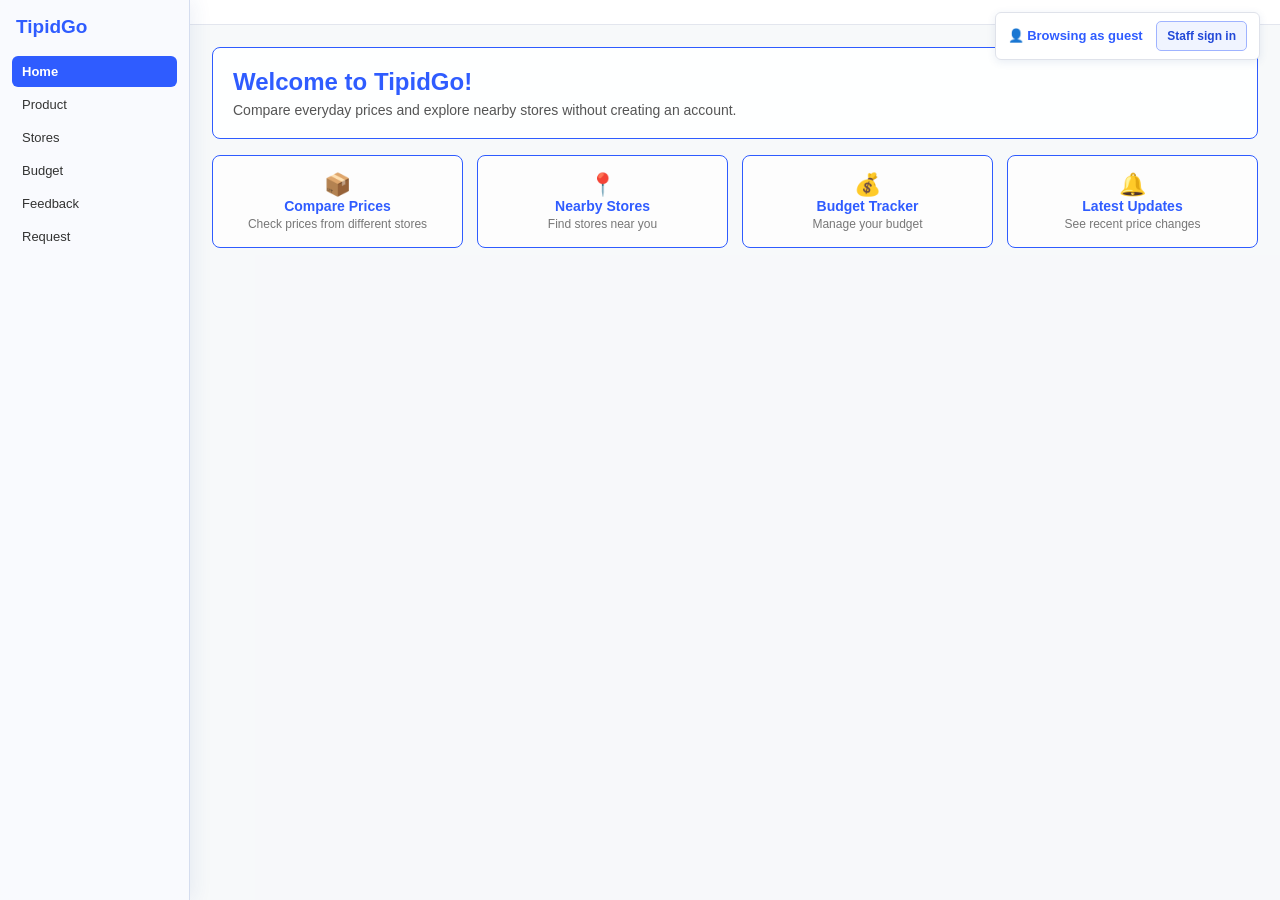
==== HTML/index.html @ 330c49b2 "Add files via upload" ====
<!DOCTYPE html>
<html lang="en">
<head>
<meta charset="UTF-8">
<meta name="viewport" content="width=device-width, initial-scale=1">
<title>TipidGo | Compare and Save</title>
<link rel="stylesheet" href="style.css">
<link rel="stylesheet" href="https://unpkg.com/leaflet@1.9.4/dist/leaflet.css">
</head>
<body>
<div id="accountBadge" class="user account-badge">
  👤 <span id="accountName">Browsing as guest</span>
  <button id="ownerLoginButton" class="owner-login-trigger" type="button" onclick="showOwnerLogin()">Staff sign in</button>
  <a id="accountLogout" style="display:none;margin-left:10px;cursor:pointer;color:var(--brand);" onclick="logout()">Logout</a>
</div>

<!-- ============================================================
     SCREEN: LOGIN (shown first - gates the rest of the app)
============================================================ -->
<div id="login" class="screen">
  <div class="auth-card">
    <div class="brand" style="margin-bottom:4px;">TipidGo</div>
    <p style="color:#777;font-size:13px;margin-top:0;margin-bottom:18px;">Compare Prices - Save More</p>

    <!-- LOG IN FORM -->
    <div id="loginForm">
      <h3 style="margin:0 0 6px 0;">Staff Sign In</h3>
      <p class="auth-intro">For store owners, moderators, and administrators.</p>
      <div id="ownerRegistrationNotice" class="auth-notice" role="status" style="display:none;"></div>
      <input id="loginEmail" class="search" style="width:100%;margin-bottom:8px;" type="email" placeholder="Email">
      <input id="loginPassword" class="search" style="width:100%;margin-bottom:8px;" type="password" placeholder="Password">
      <div id="loginError" style="color:#d33;font-size:12px;margin-bottom:8px;"></div>
      <button class="btn" style="width:100%;" onclick="login()">Sign In</button>
      <div class="auth-login-options">
        <div class="auth-owner-signup">
          <p>New store owner?</p>
          <button type="button" onclick="showOwnerSignup()">Apply for a store-owner account <span aria-hidden="true">→</span></button>
        </div>
        <p class="auth-guest-option">Just browsing? <button type="button" class="auth-switch-link" onclick="showGuestHome()">Continue as guest</button></p>
      </div>
    </div>
    <div id="ownerRegisterForm" style="display:none;">
      <h3 style="margin:0 0 6px 0;">Create a store-owner account</h3>
      <p class="auth-intro">Register to sign in as a store owner.</p>
      <form class="auth-form" onsubmit="event.preventDefault(); registerStoreOwner();">
        <div class="auth-field">
          <label for="ownerName">Full name</label>
          <input id="ownerName" class="search" type="text" autocomplete="name" placeholder="Your full name" required>
        </div>
        <div class="auth-field">
          <label for="ownerStoreName">Store name</label>
          <input id="ownerStoreName" class="search" type="text" autocomplete="organization" placeholder="Your store's registered name" required>
        </div>
        <div class="auth-field">
          <label for="ownerStoreLocation">Store location</label>
          <div style="display:flex;gap:8px;align-items:center;">
            <input id="ownerStoreLocation" class="search" type="text" autocomplete="street-address" placeholder="Full address or current location" required style="flex:1;">
            <button type="button" id="detectLocationButton" class="btn" onclick="detectCurrentLocation('ownerStoreLocation')">Use my location</button>
          </div>
          <small id="locationStatus" style="display:block;color:#5b6b7d;margin-top:6px;">Use your current location or enter your store's full address.</small>
        </div>
        <div class="auth-field">
          <label for="ownerStorePhoto">Photo of your store <span aria-hidden="true">*</span></label>
          <input id="ownerStorePhoto" class="search" type="file" accept="image/jpeg,image/png,image/webp" capture="environment" required>
          <small>Take a clear photo showing your store and its signage. JPEG, PNG, or WebP; max 5 MB. Staff will use it to verify your application.</small>
        </div>
        <div class="auth-field">
          <label for="ownerEmail">Email address</label>
          <input id="ownerEmail" class="search" type="email" autocomplete="email" placeholder="you@example.com" required>
        </div>
        <div class="auth-field">
          <label for="ownerPassword">Password</label>
          <input id="ownerPassword" class="search" type="password" autocomplete="new-password" minlength="8" pattern="(?=.*[^A-Za-z0-9]).{8,}" title="Use at least 8 characters and include 1 special character." placeholder="At least 8 characters + 1 special" required>
        </div>
        <div class="auth-field">
          <label for="ownerPasswordConfirm">Confirm password</label>
          <input id="ownerPasswordConfirm" class="search" type="password" autocomplete="new-password" minlength="8" pattern="(?=.*[^A-Za-z0-9]).{8,}" title="Use at least 8 characters and include 1 special character." placeholder="Enter your password again" required>
        </div>
        <div id="ownerRegisterError" class="auth-error" role="alert" aria-live="polite"></div>
        <button id="ownerRegisterSubmit" class="btn auth-submit" type="submit">Create owner account</button>
      </form>
      <p class="auth-switch">Already registered? <button type="button" class="auth-switch-link" onclick="showOwnerLogin()">Sign in</button></p>
    </div>
  </div>
</div>

<!-- SCREEN: HOME  -->
<div id="home" class="screen active">
  <div class="app">
    <div class="sidebar">
      <div class="brand">TipidGo</div>
      <a class="navitem active">Home</a>
      <a class="navitem">Product</a>
      <a class="navitem">Stores</a>
      <a class="navitem">Budget</a>
      <a class="navitem">Feedback</a>
      <a class="navitem">Request</a>
      <a class="navitem">Administrator</a>
      <a class="navitem">Moderator</a>
      <a class="navitem">Verification</a>
      <a class="navitem">Profile</a>
      <a class="navitem">Setting</a>
    </div>
    <div class="main">
      <div class="topbar">
        <div class="user">👤 user</div>
      </div>
      <div class="content">
        <div class="welcome-box">
          <h2>Welcome to TipidGo!</h2>
          <p>Compare everyday prices and explore nearby stores without creating an account.</p>
        </div>
        <div class="quickgrid">
          <button type="button" class="quickbox" onclick="showScreen('product')">
            <span class="icon">📦</span>
            <b>Compare Prices</b>
            <span>Check prices from different stores</span>
          </button>
          <button type="button" class="quickbox" onclick="showScreen('stores')">
            <span class="icon">📍</span>
            <b>Nearby Stores</b>
            <span>Find stores near you</span>
          </button>
          <button type="button" class="quickbox" onclick="showScreen('budget')">
            <span class="icon">💰</span>
            <b>Budget Tracker</b>
            <span>Manage your budget</span>
          </button>
          <button type="button" class="quickbox" onclick="showScreen('feedback')">
            <span class="icon">🔔</span>
            <b>Latest Updates</b>
            <span>See recent price changes</span>
          </button>
        </div>
      </div>
    </div>
  </div>
</div>


<!--Product list with search/filter -->
<div id="product" class="screen">
  <div class="app">
    <div class="sidebar">
      <div class="brand">TipidGo</div>
      <a class="navitem">Home</a>
      <a class="navitem active">Product</a>
      <a class="navitem">Stores</a>
      <a class="navitem">Budget</a>
      <a class="navitem">Feedback</a>
      <a class="navitem">Request</a>
      <a class="navitem">Administrator</a>
      <a class="navitem">Moderator</a>
      <a class="navitem">Verification</a>
      <a class="navitem">Profile</a>
      <a class="navitem">Setting</a>
      <a class="logout" onclick="logout()">Logout</a>
    </div>
    <div class="main">
      <div class="topbar">
        <div class="user">👤 user</div>
      </div>
      <div class="content">
        <!-- search product bar -->
        <input class="search" style="width:100%;margin-bottom:10px;" placeholder="Search Product">

        <!-- category filter pills (clickable - filters the grid below) -->
        <div style="display:flex;gap:8px;margin-bottom:14px;flex-wrap:wrap;">
          <button type="button" class="btn cat-btn active" onclick="filterCategory('all', this)">All</button>
          <button type="button" class="btn cat-btn" onclick="filterCategory('grains', this)">Grains</button>
          <button type="button" class="btn cat-btn" onclick="filterCategory('dairy', this)">Dairy & Eggs</button>
          <button type="button" class="btn cat-btn" onclick="filterCategory('cooking', this)">Cooking Essentials</button>
          <button type="button" class="btn cat-btn" onclick="filterCategory('hygiene', this)">Hygiene & Cleaning</button>
          <button type="button" class="btn cat-btn" onclick="filterCategory('canned', this)">Canned Goods</button>
        </div>

        <!-- product grid: filled in live by api.js from the MySQL database (api/products.php) -->
        <div id="productGrid" style="display:grid;grid-template-columns:repeat(3,1fr);gap:14px;">
          <div style="font-size:13px;color:#888;">Loading products...</div>
        </div>
      </div>
    </div>
  </div>
</div>


<!--  PRODUCT DETAIL Rice (1kg) price comparison table -->
<div id="productDetail" class="screen">
  <div class="app">
    <div class="sidebar">
      <div class="brand">TipidGo</div>
      <a class="navitem">Home</a>
      <a class="navitem active">Product</a>
      <a class="navitem">Stores</a>
      <a class="navitem">Budget</a>
      <a class="navitem">Feedback</a>
      <a class="navitem">Request</a>
      <a class="navitem">Administrator</a>
      <a class="navitem">Moderator</a>
      <a class="navitem">Verification</a>
      <a class="navitem">Profile</a>
      <a class="navitem">Setting</a>
      <a class="logout" onclick="logout()">Logout</a>
    </div>
    <div class="main">
      <div class="topbar">
        <input class="search" placeholder="Search">
        <div class="user">👤 user</div>
      </div>
      <div class="content">
        <div style="display:flex;gap:14px;margin-bottom:14px;">
          <img id="detailImage" src="" alt="" style="width:110px;height:110px;object-fit:contain;background:#e6e9f0;border-radius:6px;">
          <div>
            <div id="detailName" style="font-weight:bold;">Loading...</div>
            <div id="detailPrice"></div>
          </div>
        </div>
        <table>
          <tr>
            <th>STORE</th>
            <th>PRICE</th>
            <th>Last Update</th>
          </tr>
          <tbody id="detailPriceRows">
            <tr><td colspan="3">Loading...</td></tr>
          </tbody>
        </table>
        <div id="detailHistory" class="placeholder" style="margin-top:10px;padding:8px;font-size:13px;">Price history</div>
      </div>
    </div>
  </div>
</div>


<!--STORES- Nearby Store + Store list + radius-->
<div id="stores" class="screen">
  <div class="app">
    <div class="sidebar">
      <div class="brand">TipidGo</div>
      <a class="navitem">Home</a>
      <a class="navitem">Product</a>
      <a class="navitem active">Stores</a>
      <a class="navitem">Budget</a>
      <a class="navitem">Feedback</a>
      <a class="navitem">Request</a>
      <a class="navitem">Administrator</a>
      <a class="navitem">Moderator</a>
      <a class="navitem">Verification</a>
      <a class="navitem">Profile</a>
      <a class="navitem">Setting</a>
      <a class="logout" onclick="logout()">Logout</a>
    </div>
    <div class="main">
      <div class="topbar">
        <input class="search" placeholder="Search">
        <div class="user">👤 user</div>
      </div>
      <div class="content">
        <div style="font-weight:bold;margin-bottom:8px;">Nearby Store</div>
        <div class="store-map-layout">
          <div class="store-map-panel">
            <div id="storeMap" role="application" aria-label="Map of your location and nearby stores"></div>
            <div id="mapLocationStatus" class="map-location-status" role="status">Map centered on Cabanatuan City. Select “Use my location” to center it on your GPS position.</div>
          </div>
          <div class="store-list-panel" style="font-size:13px;">
            <div style="display:flex;justify-content:space-between;align-items:center;margin-bottom:6px;gap:8px;">
              <div style="font-weight:bold;">Store list</div>
              <button type="button" id="useMyLocationBtn" class="btn" onclick="detectCurrentLocation(null, true)" style="padding:6px 10px;font-size:12px;">Use my location</button>
            </div>
            <div id="storeList">Loading stores...</div>
          </div>
        </div>
        <div style="margin-top:14px;font-size:13px;display:flex;align-items:center;gap:10px;flex-wrap:wrap;">
          <span>Set Radius</span>
          <input id="storeRadius" type="range" min="1" max="25" value="5" aria-label="Nearby store search radius" oninput="updateStoreRadiusDisplay()" style="vertical-align:middle;">
          <output id="radiusValue" for="storeRadius" aria-live="polite">5km</output>
        </div>
      </div>
    </div>
  </div>
</div>


<!--BUDGET- Set Budget + Spending Overview -->
<div id="budget" class="screen">
  <div class="app">
    <div class="sidebar">
      <div class="brand">TipidGo</div>
      <a class="navitem">Home</a>
      <a class="navitem">Product</a>
      <a class="navitem">Stores</a>
      <a class="navitem active">Budget</a>
      <a class="navitem">Feedback</a>
      <a class="navitem">Request</a>
      <a class="navitem">Administrator</a>
      <a class="navitem">Moderator</a>
      <a class="navitem">Verification</a>
      <a class="navitem">Profile</a>
      <a class="navitem">Setting</a>
      <a class="logout" onclick="logout()">Logout</a>
    </div>
    <div class="main">
      <div class="topbar">
        <div class="user">👤 user</div>
      </div>
      <div class="content">
        <div class="placeholder" style="padding:14px;margin-bottom:14px;">
          <div style="font-weight:bold;">💰 Set Your Budget</div>
          <input class="search" placeholder="Enter amount" style="margin-top:6px;">
          <button class="btn" style="margin-left:6px;">Set</button>
        </div>
        <div style="font-weight:bold;margin-bottom:8px;">Spending Overview</div>
        <div style="display:flex;align-items:center;gap:20px;">
          <div class="placeholder" style="width:110px;height:110px;border-radius:50%;display:flex;align-items:center;justify-content:center;font-size:12px;text-align:center;">
            500<br>Total Budget
          </div>
          <div style="font-size:13px;">
            Spent: 320<br>
            Remaining: 180
          </div>
        </div>
      </div>
    </div>
  </div>
</div>


<!-- FEEDBACK- Comments/Rating/Suggestion + Recent Feedback-->
<div id="feedback" class="screen">
  <div class="app">
    <div class="sidebar">
      <div class="brand">TipidGo</div>
      <a class="navitem">Home</a>
      <a class="navitem">Product</a>
      <a class="navitem">Stores</a>
      <a class="navitem">Budget</a>
      <a class="navitem active">Feedback</a>
      <a class="navitem">Request</a>
      <a class="navitem">Administrator</a>
      <a class="navitem">Moderator</a>
      <a class="navitem">Verification</a>
      <a class="navitem">Profile</a>
      <a class="navitem">Setting</a>
      <a class="logout" onclick="logout()">Logout</a>
    </div>
    <div class="main">
      <div class="topbar">
        <div class="user">👤 user</div>
      </div>
      <div class="content">
        <div style="display:flex;gap:8px;margin-bottom:10px;">
          <button type="button" class="btn cat-btn active" onclick="selectFeedbackType('Comments', this)">Comments</button>
          <button type="button" class="btn cat-btn" onclick="selectFeedbackType('Rating', this)">Rating</button>
          <button type="button" class="btn cat-btn" onclick="selectFeedbackType('Suggestion', this)">Suggestion</button>
        </div>
        <textarea id="feedbackText" class="search" style="width:100%;height:60px;" placeholder="Write your feedback"></textarea>
        <button class="btn" style="margin-top:8px;" onclick="submitFeedback()">Submit</button>

        <div style="margin-top:14px;font-weight:bold;">Recent Feedback</div>
        <div id="feedbackList" style="font-size:13px;border:1px solid #ccc;padding:8px;margin-top:6px;">
          Loading...
        </div>
      </div>
    </div>
  </div>
</div>


<!--- Request Price Update / Request Product-->
<div id="request" class="screen">
  <div class="app">
    <div class="sidebar">
      <div class="brand">TipidGo</div>
      <a class="navitem">Home</a>
      <a class="navitem">Product</a>
      <a class="navitem">Stores</a>
      <a class="navitem">Budget</a>
      <a class="navitem">Feedback</a>
      <a class="navitem active">Request</a>
      <a class="navitem">Administrator</a>
      <a class="navitem">Moderator</a>
      <a class="navitem">Verification</a>
      <a class="navitem">Profile</a>
      <a class="navitem">Setting</a>
      <a class="logout" onclick="logout()">Logout</a>
    </div>
    <div class="main">
      <div class="topbar">
        <div class="user">👤 user</div>
      </div>
      <div class="content">
        <div style="display:flex;gap:14px;">
          <div style="border:1px solid #dfe2ea;border-radius:8px;padding:18px;text-align:center;background:#fff;width:50%;">
            🏷️<br><b>Request Price Update</b><br>
            <button class="btn" style="margin-top:8px;" onclick="openRequestForm('Price Update')">Request</button>
          </div>
          <div style="border:1px solid #dfe2ea;border-radius:8px;padding:18px;text-align:center;background:#fff;width:50%;">
            📦<br><b>Request Product</b><br>
            <button class="btn" style="margin-top:8px;" onclick="openRequestForm('New Product')">Request</button>
          </div>
        </div>

        <!-- request details form, shown after a button above is clicked -->
        <div id="requestFormBox" style="display:none;margin-top:16px;background:#fff;border:1px solid #dfe2ea;border-radius:8px;padding:16px;">
          <div id="requestFormTitle" style="font-weight:bold;margin-bottom:8px;"></div>
          <textarea id="requestDetails" class="search" style="width:100%;height:60px;" placeholder="Describe the product or the price correction..."></textarea>
          <button class="btn" style="margin-top:8px;" onclick="submitRequest()">Submit Request</button>
        </div>

        <div style="margin-top:16px;font-weight:bold;">Your Requests</div>
        <div id="requestList" style="font-size:13px;margin-top:6px;">Loading...</div>
      </div>
    </div>
  </div>
</div>


<!--REVIEW STORE INFORMATION -->
<div id="reviewStore" class="screen">
  <div class="app">
    <div class="sidebar">
      <div class="brand">TipidGo</div>
      <a class="navitem">Home</a>
      <a class="navitem">Product</a>
      <a class="navitem">Stores</a>
      <a class="navitem">Budget</a>
      <a class="navitem">Feedback</a>
      <a class="navitem">Request</a>
      <a class="navitem">Administrator</a>
      <a class="navitem active">Moderator</a>
      <a class="navitem">Verification</a>
      <a class="navitem">Profile</a>
      <a class="navitem">Setting</a>
      <a class="logout" onclick="logout()">Logout</a>
    </div>
    <div class="main">
      <div class="topbar">
        <div class="user">👤 user</div>
      </div>
      <div class="content">
        <div style="font-weight:bold;margin-bottom:8px;">Review Store Information</div>
        <input class="search" style="width:100%;margin-bottom:10px;" placeholder="Search store name">
        <table>
          <tr>
            <th>Store name</th>
            <th>Location</th>
            <th>Submitted on</th>
            <th>Action</th>
          </tr>
          <tr>
            <td>Puregold</td>
            <td>Cabanatuan City</td>
            <td>Sep 15 2026</td>
            <td><button class="btn">View</button></td>
          </tr>
          <tr>
            <td>Robinson</td>
            <td>Cabanatuan City</td>
            <td>Sep 14 2026</td>
            <td><button class="btn">View</button></td>
          </tr>
          <tr>
            <td>Osave</td>
            <td>Cabanatuan City</td>
            <td>Sep 13 2026</td>
            <td><button class="btn">View</button></td>
          </tr>
        </table>
      </div>
    </div>
  </div>
</div>


<!--  CHECK REPORTS(top-right)-->
<div id="checkReports" class="screen">
  <div class="app">
    <div class="sidebar">
      <div class="brand">TipidGo</div>
      <a class="navitem">Home</a>
      <a class="navitem">Product</a>
      <a class="navitem">Stores</a>
      <a class="navitem">Budget</a>
      <a class="navitem">Feedback</a>
      <a class="navitem">Request</a>
      <a class="navitem">Administrator</a>
      <a class="navitem active">Moderator</a>
      <a class="navitem">Verification</a>
      <a class="navitem">Profile</a>
      <a class="navitem">Setting</a>
      <a class="logout" onclick="logout()">Logout</a>
    </div>
    <div class="main">
      <div class="topbar">
        <input class="search" placeholder="Search">
        <div class="user">👤 user</div>
      </div>
      <div class="content">
        <div style="font-weight:bold;margin-bottom:8px;">Check Reports</div>
        <table>
          <tr>
            <th>Report</th>
            <th>Type</th>
            <th>Date</th>
            <th>Status</th>
            <th>Action</th>
          </tr>
          <tr>
            <td>Wrong price information</td>
            <td>Price</td>
            <td>Sep 15 2026</td>
            <td>Pending</td>
            <td><button class="btn">View</button></td>
          </tr>
          <tr>
            <td>Store not found</td>
            <td>Store</td>
            <td>Sep 14 2026</td>
            <td>Progress</td>
            <td><button class="btn">View</button></td>
          </tr>
          <tr>
            <td>Suspicious store</td>
            <td>Product</td>
            <td>Sep 13 2026</td>
            <td>Resolve</td>
            <td><button class="btn">View</button></td>
          </tr>
        </table>
      </div>
    </div>
  </div>
</div>


<!-- VERIFY INFORMATION -->
<div id="verifyInfo" class="screen">
  <div class="app">
    <div class="sidebar">
      <div class="brand">TipidGo</div>
      <a class="navitem">Home</a>
      <a class="navitem">Product</a>
      <a class="navitem">Stores</a>
      <a class="navitem">Budget</a>
      <a class="navitem">Feedback</a>
      <a class="navitem">Request</a>
      <a class="navitem">Administrator</a>
      <a class="navitem active">Moderator</a>
      <a class="navitem">Verification</a>
      <a class="navitem">Profile</a>
      <a class="navitem">Setting</a>
      <a class="logout" onclick="logout()">Logout</a>
    </div>
    <div class="main">
      <div class="topbar">
        <div class="user">👤 user</div>
      </div>
      <div class="content">
        <div style="font-weight:bold;margin-bottom:8px;">Verify Information</div>
        <div style="display:flex;gap:8px;margin-bottom:10px;">
          <span class="btn">All</span>
          <span class="btn">Product</span>
          <span class="btn">Store</span>
          <span class="btn">Price</span>
        </div>
        <table>
          <tr>
            <th>Item</th>
            <th>Type</th>
            <th>Date</th>
            <th>Action</th>
          </tr>
          <tr>
            <td>Rice(1kg)</td>
            <td>Product</td>
            <td>Sep 15 2026</td>
            <td><button class="btn">View</button></td>
          </tr>
          <tr>
            <td>Puregolds</td>
            <td>Store</td>
            <td>Sep 14 2026</td>
            <td><button class="btn">View</button></td>
          </tr>
          <tr>
            <td>Price update</td>
            <td>Price</td>
            <td>Sep 13 2026</td>
            <td><button class="btn">View</button></td>
          </tr>
        </table>
      </div>
    </div>
  </div>
</div>


<!-- FOR VERIFICATION: Take a photo of the store to verify information -->
<div id="scanQr" class="screen">
  <div class="app">
    <div class="sidebar">
      <div class="brand">TipidGo</div>
      <a class="navitem">Home</a>
      <a class="navitem">Product</a>
      <a class="navitem">Stores</a>
      <a class="navitem">Budget</a>
      <a class="navitem">Feedback</a>
      <a class="navitem">Request</a>
      <a class="navitem">Administrator</a>
      <a class="navitem">Moderator</a>
      <a class="navitem active">Verification</a>
      <a class="navitem">Profile</a>
      <a class="navitem">Setting</a>
      <a class="logout" onclick="logout()">Logout</a>
    </div>
    <div class="main">
      <div class="topbar">
        <div class="user">👤 user</div>
      </div>
      <div class="content">
        <div style="font-weight:bold;margin-bottom:8px;">Take a Photo to Verify</div>
        <div class="placeholder" style="height:150px;display:flex;align-items:center;justify-content:center;text-align:center;font-size:13px;">
          📷<br>Take a photo of the store<br>to verify information
        </div>
        <button class="btn" style="margin-top:8px;">Take Photo</button>
        <button class="btn" style="margin-top:8px;">Retake</button>
      </div>
    </div>
  </div>
</div>


<!-- VERIFY STORE / ADMIN -->
<div id="verifyStoreAdmin" class="screen">
  <div class="app">
    <div class="sidebar">
      <div class="brand">TipidGo</div>
      <a class="navitem">Home</a>
      <a class="navitem">Product</a>
      <a class="navitem">Stores</a>
      <a class="navitem">Budget</a>
      <a class="navitem">Feedback</a>
      <a class="navitem">Request</a>
      <a class="navitem">Administrator</a>
      <a class="navitem">Moderator</a>
      <a class="navitem active">Verification</a>
      <a class="navitem">Profile</a>
      <a class="navitem">Setting</a>
      <a class="logout" onclick="logout()">Logout</a>
    </div>
    <div class="main">
      <div class="topbar">
        <div class="user">👤 user</div>
      </div>
      <div class="content">
        <div style="font-weight:bold;margin-bottom:8px;">Verify Store / Admin</div>
        <div style="display:flex;gap:14px;">
          <div style="border:1px solid #dfe2ea;border-radius:8px;padding:18px;text-align:center;background:#fff;width:50%;">
            🏪<br><b>Verify Store</b><br>
            <span style="font-size:12px;">Check if the store is legitimate and registered</span><br>
            <button class="btn" style="margin-top:8px;">Verify Store</button>
          </div>
          <div style="border:1px solid #dfe2ea;border-radius:8px;padding:18px;text-align:center;background:#fff;width:50%;">
            👤<br><b>Verify Admin</b><br>
            <span style="font-size:12px;">Check admin credentials and information</span><br>
            <button class="btn" style="margin-top:8px;" onclick="showScreen('verificationResult')">Verify Admin</button>
          </div>
        </div>
      </div>
    </div>
  </div>
</div>


<!--VERIFICATION RESULT-->
<div id="verificationResult" class="screen">
  <div class="app">
    <div class="sidebar">
      <div class="brand">TipidGo</div>
      <a class="navitem">Home</a>
      <a class="navitem">Product</a>
      <a class="navitem">Stores</a>
      <a class="navitem">Budget</a>
      <a class="navitem">Feedback</a>
      <a class="navitem">Request</a>
      <a class="navitem">Administrator</a>
      <a class="navitem">Moderator</a>
      <a class="navitem active">Verification</a>
      <a class="navitem">Profile</a>
      <a class="navitem">Setting</a>
      <a class="logout" onclick="logout()">Logout</a>
    </div>
    <div class="main">
      <div class="topbar">
        <div class="user">👤 user</div>
      </div>
      <div class="content">
        <div style="font-weight:bold;margin-bottom:8px;">Verification Result</div>
        <div class="placeholder" style="padding:20px;text-align:center;">
          ✅<br><b>Verification Successfull</b>
          <table style="margin-top:10px;">
            <tr><td>Type</td><td>Store</td></tr>
            <tr><td>Name</td><td>Puregold</td></tr>
            <tr><td>Location</td><td>Cabanatuan City</td></tr>
            <tr><td>Verified On;</td><td>Sep 15 2026</td></tr>
          </table>
        </div>
        <button class="btn" style="margin-top:8px;">Back to Home</button>
      </div>
    </div>
  </div>
</div>


<!-- PROFILE -->
<div id="profile" class="screen">
  <div class="app">
    <div class="sidebar">
      <div class="brand">TipidGo</div>
      <a class="navitem">Home</a>
      <a class="navitem">Product</a>
      <a class="navitem">Stores</a>
      <a class="navitem">Budget</a>
      <a class="navitem">Feedback</a>
      <a class="navitem">Request</a>
      <a class="navitem">Administrator</a>
      <a class="navitem">Moderator</a>
      <a class="navitem">Verification</a>
      <a class="navitem active">Profile</a>
      <a class="navitem">Setting</a>
      <a class="logout" onclick="logout()">Logout</a>
    </div>
    <div class="main">
      <div class="topbar">
        <div class="user">👤 user</div>
      </div>
      <div class="content">
        <div style="display:flex;gap:20px;">
          <div>
            <div class="placeholder" style="width:80px;height:80px;border-radius:50%;"></div>
            <div style="text-align:center;font-size:13px;margin-top:4px;"><b>Jose Cruz</b><br>jose@gmail.com</div>
            <button class="btn" style="margin-top:8px;" onclick="showScreen('editProfile')">Edit profile</button>
          </div>
          <div style="font-size:13px;">
            <div style="font-weight:bold;">Contact Information</div>
            Email<br><br>
            Phone number
          </div>
        </div>
      </div>
    </div>
  </div>
</div>


<!--EDIT PROFILE-->
<div id="editProfile" class="screen">
  <div class="app">
    <div class="sidebar">
      <div class="brand">TipidGo</div>
      <a class="navitem">Home</a>
      <a class="navitem">Product</a>
      <a class="navitem">Stores</a>
      <a class="navitem">Budget</a>
      <a class="navitem">Feedback</a>
      <a class="navitem">Request</a>
      <a class="navitem">Administrator</a>
      <a class="navitem">Moderator</a>
      <a class="navitem">Verification</a>
      <a class="navitem active">Profile</a>
      <a class="navitem">Setting</a>
      <a class="logout" onclick="logout()">Logout</a>
    </div>
    <div class="main">
      <div class="topbar">
        <div class="user">👤 user</div>
      </div>
      <div class="content">
        <div style="font-weight:bold;margin-bottom:8px;">Edit Profile</div>
        <div style="display:flex;gap:20px;">
          <div style="text-align:center;">
            <div class="placeholder" style="width:80px;height:80px;border-radius:50%;"></div>
            <div style="font-size:12px;">Change photo</div>
          </div>
          <div style="font-size:13px;width:100%;">
            Name<br>
            <input class="search" style="width:100%;margin-bottom:8px;"><br>
            Email<br>
            <input class="search" style="width:100%;margin-bottom:8px;"><br>
            New Password<br>
            <input class="search" style="width:100%;margin-bottom:8px;" type="password"><br>
            <button class="btn">Save change</button>
            <button class="btn">Cancel</button>
          </div>
        </div>
      </div>
    </div>
  </div>
</div>


<!--  SETTINGS -->
<div id="settings" class="screen">
  <div class="app">
    <div class="sidebar">
      <div class="brand">TipidGo</div>
      <a class="navitem">Home</a>
      <a class="navitem">Product</a>
      <a class="navitem">Stores</a>
      <a class="navitem">Budget</a>
      <a class="navitem">Feedback</a>
      <a class="navitem">Request</a>
      <a class="navitem">Administrator</a>
      <a class="navitem">Moderator</a>
      <a class="navitem">Verification</a>
      <a class="navitem">Profile</a>
      <a class="navitem active">Setting</a>
      <a class="logout" onclick="logout()">Logout</a>
    </div>
    <div class="main">
      <div class="topbar">
        <div class="user">👤 user</div>
      </div>
      <div class="content">
        <div style="font-weight:bold;margin-bottom:10px;">Settings</div>
        <div style="font-size:13px;">
          <div style="display:flex;justify-content:space-between;padding:8px 0;border-bottom:1px solid #ccc;">
            <span>👤 Profile</span><span>></span>
          </div>
          <div style="display:flex;justify-content:space-between;padding:8px 0;border-bottom:1px solid #ccc;">
            <span>🔔 Notification</span><span>></span>
          </div>
          <div style="display:flex;justify-content:space-between;padding:8px 0;border-bottom:1px solid #ccc;">
            <span>🔒 Privacy</span><span>></span>
          </div>
          <div style="display:flex;justify-content:space-between;padding:8px 0;border-bottom:1px solid #ccc;">
            <span>🛡️ Help & Security</span><span>></span>
          </div>
        </div>
      </div>
    </div>
  </div>
</div>


<!-- SCRIPT: screen switcher -->

<script src="script.js"></script>
<script src="https://unpkg.com/leaflet@1.9.4/dist/leaflet.js"></script>
<script src="api.js"></script>
</body>
</html>
---- HTML/style.css ----
/*  GLOBAL STYLES (used by every screen) */
  *{box-sizing:border-box;}
  html, body{
    margin:0;
    height:100%;
    font-family:Arial, Helvetica, sans-serif;
    background-color:#f7f8fa;
    background-image:url("../tipidgo backround.png");
    background-position:center;
    background-repeat:no-repeat;
    background-size:cover;
    background-attachment:fixed;
    color:#111;
  }
  .app{
    display:flex;
    width:100%;
    min-height:100vh;
    background:transparent;
  }

  /* ---- Sidebar ---- */
  .sidebar{
    width:190px;
    flex-shrink:0;
    border-right:1px solid rgba(211,220,239,0.95);
    padding:16px 12px;
    background:rgba(250,251,254,0.84);
    backdrop-filter:blur(8px);
    box-shadow:4px 0 18px rgba(39,76,150,0.08);
  }
  .brand{
    font-weight:bold;
    color:#2f5cff;
    font-size:19px;
    margin-bottom:18px;
    padding-left:4px;
  }
  .navitem{
    display:block;
    padding:8px 10px;
    font-size:13px;
    color:#333;
    text-decoration:none;
    cursor:pointer;
    border-radius:6px;
    margin-bottom:2px;
  }
  .navitem:hover{
    background:#eef1ff;
  }
  .navitem.active{
    background:#2f5cff;
    color:#fff;
    font-weight:bold;
  }
  .sidebar .navitem[hidden]{display:none !important;}
  .logout{
    margin-top:40px;
    font-size:13px;
    display:block;
    padding:8px 10px;
    color:#888;
    cursor:pointer;
  }
  .sidebar .logout{display:none !important;}

  /* ---- Top bar ---- */
  .topbar{
    display:flex;
    justify-content:space-between;
    align-items:center;
    padding:12px 20px;
    border-bottom:1px solid #e3e6ee;
    background:#fff;
  }
  .search{
    padding:8px 12px;
    border:1px solid #dfe2ea;
    border-radius:6px;
    font-size:13px;
    width:260px;
  }
  .search:focus{
    outline:none;
    border-color:#2f5cff;
  }
  .auth-card{
    width:calc(100% - 32px);
    max-width:400px;
    margin:48px auto;
    padding:28px;
    border:1px solid #dfe2ea;
    border-radius:10px;
    background:#fff;
    box-shadow:0 4px 18px rgba(39,76,150,0.12);
  }
  .auth-intro{
    margin:0 0 20px;
    color:#777;
    font-size:13px;
  }
  .auth-form{
    display:grid;
    gap:14px;
  }
  .auth-field{
    display:grid;
    gap:6px;
  }
  .auth-field label{
    color:#333;
    font-size:13px;
    font-weight:bold;
  }
  .auth-form .search{
    width:100%;
    min-height:42px;
  }
  .auth-form .search:focus-visible{
    outline:2px solid rgba(47,92,255,0.22);
    outline-offset:1px;
  }
  .auth-field small{
    color:#777;
    font-size:12px;
  }
  .auth-error{
    min-height:16px;
    color:#b42318;
    font-size:12px;
  }
  .auth-notice{
    margin-bottom:12px;
    padding:10px 12px;
    border:1px solid #b8dfc4;
    border-radius:6px;
    background:#f1fbf4;
    color:#205c34;
    font-size:13px;
    line-height:1.4;
  }
  .auth-submit{
    width:100%;
    min-height:42px;
    font-size:14px;
    font-weight:bold;
  }
  .auth-submit:disabled{
    cursor:wait;
    opacity:0.7;
  }
  .auth-switch{
    margin:18px 0 0;
    color:#777;
    font-size:12px;
  }
  .auth-login-options{
    display:grid;
    gap:14px;
    margin-top:16px;
    padding-top:15px;
    border-top:1px solid #e3e6ee;
  }
  .auth-owner-signup p{
    margin:0 0 8px;
    color:#667085;
    font-size:12px;
    font-weight:600;
  }
  .auth-owner-signup button{
    display:flex;
    align-items:center;
    justify-content:center;
    gap:8px;
    width:100%;
    min-height:42px;
    padding:8px 12px;
    border:1px solid #9fb3ff;
    border-radius:6px;
    background:#f0f4ff;
    color:#2148d8;
    font:inherit;
    font-size:13px;
    font-weight:700;
    cursor:pointer;
    transition:background-color .15s ease, color .15s ease, border-color .15s ease;
  }
  .auth-owner-signup button:hover{
    border-color:#2f5cff;
    background:#e3eaff;
  }
  .auth-owner-signup button:focus-visible{
    outline:3px solid rgba(47,92,255,0.24);
    outline-offset:2px;
  }
  .auth-guest-option{
    margin:0;
    color:#777;
    font-size:12px;
  }
  .auth-switch-link{
    padding:0;
    border:0;
    background:transparent;
    color:#2148d8;
    font:inherit;
    font-weight:700;
    text-decoration:underline;
    text-underline-offset:3px;
    cursor:pointer;
  }
  .auth-switch-link:hover{color:#1636b4;}
  .auth-switch-link:focus-visible{outline:2px solid rgba(47,92,255,0.35);outline-offset:2px;}
  @media (max-width:480px){
    .auth-card{
      margin:24px auto;
      padding:22px;
    }
  }
  .user{
    font-size:13px;
    color:#2f5cff;
    font-weight:bold;
  }
  .account-badge{
    position:fixed;
    top:12px;
    right:20px;
    z-index:1000;
    padding:8px 12px;
    border:1px solid #dfe2ea;
    border-radius:6px;
    background:#fff;
    box-shadow:0 2px 8px rgba(39,76,150,0.1);
  }
  .owner-login-trigger{
    margin-left:10px;
    padding:7px 10px;
    border:1px solid #9fb3ff;
    border-radius:5px;
    background:#f0f4ff;
    color:#2148d8;
    font:inherit;
    font-size:12px;
    font-weight:700;
    cursor:pointer;
  }
  .owner-login-trigger:hover{background:#e3eaff;border-color:#2f5cff;}
  .owner-login-trigger:focus-visible{outline:3px solid rgba(47,92,255,0.24);outline-offset:2px;}
  .topbar .user{display:none;}

  .main{
    flex:1;
    display:flex;
    flex-direction:column;
  }
  .content{
    padding:22px;
    flex:1;
    background:rgba(247,248,250,0.22);
  }

  /* generic gray placeholder box used all over the wireframe */
  .placeholder{
    background:#e6e9f0;
    border-radius:6px;
  }
  .store-map-layout{
    display:flex;
    gap:14px;
    align-items:stretch;
  }
  .store-map-panel{
    flex:1 1 62%;
    min-width:0;
  }
  #storeMap{
    width:100%;
    height:360px;
    border:1px solid #dfe2ea;
    border-radius:6px;
    background:#e6e9f0;
    z-index:0;
  }
  .map-location-status{
    padding:7px 2px 0;
    color:#4b5563;
    font-size:12px;
    line-height:1.4;
  }
  .store-list-panel{
    flex:1 1 38%;
    min-width:0;
  }
  @media (max-width:760px){
    .store-map-layout{flex-direction:column;}
    #storeMap{height:320px;}
  }

  /* generic wireframe table */
  table{
    width:100%;
    border-collapse:collapse;
    font-size:13px;
    background:#fff;
    border-radius:6px;
    overflow:hidden;
  }
  th, td{
    border-bottom:1px solid #eee;
    text-align:left;
    padding:10px;
  }
  th{
    background:#f0f2f8;
    color:#555;
    font-size:12px;
    text-transform:uppercase;
  }
  tr:hover td{
    background:#f7f9ff;
  }

  /* generic wireframe button */
  .btn{
    border:1px solid #2f5cff;
    background:#2f5cff;
    color:#fff;
    padding:6px 14px;
    font-size:12px;
    cursor:pointer;
    border-radius:6px;
    transition:0.15s;
  }
  .btn:hover{
    background:#1e3fbf;
  }

  .screen{display:none;}
  .screen.active{display:block;}
  .search-hidden{display:none !important;}

  /* ---- Styled Home Screen ---- */
  .welcome-box{
    border:1px solid #2f5cff;
    border-radius:8px;
    padding:20px;
    margin-bottom:16px;
    background:rgba(255,255,255,0.94);
  }
  .welcome-box h2{
    color:#2f5cff;
    margin:0 0 6px 0;
  }
  .welcome-box p{
    margin:0;
    color:#555;
    font-size:14px;
  }
  .quickgrid{
    display:grid;
    grid-template-columns:repeat(4,1fr);
    gap:14px;
  }
  .quickbox{
    cursor:pointer;
    border:1px solid #2f5cff;
    border-radius:8px;
    padding:16px;
    text-align:center;
    background:rgba(255,255,255,0.74);
  }
  .quickbox .icon{
    font-size:22px;
    margin-bottom:6px;
  }
  .quickbox b{
    display:block;
    color:#2f5cff;
    font-size:14px;
    margin-bottom:2px;
  }
  .quickbox span{
    font-size:12px;
    color:#777;
  }

  /* category filter pill - light by default, blue when selected */
  .cat-btn{
    background:#fff;
    color:#2f5cff;
  }
  .cat-btn.active{
    background:#2f5cff;
    color:#fff;
  }
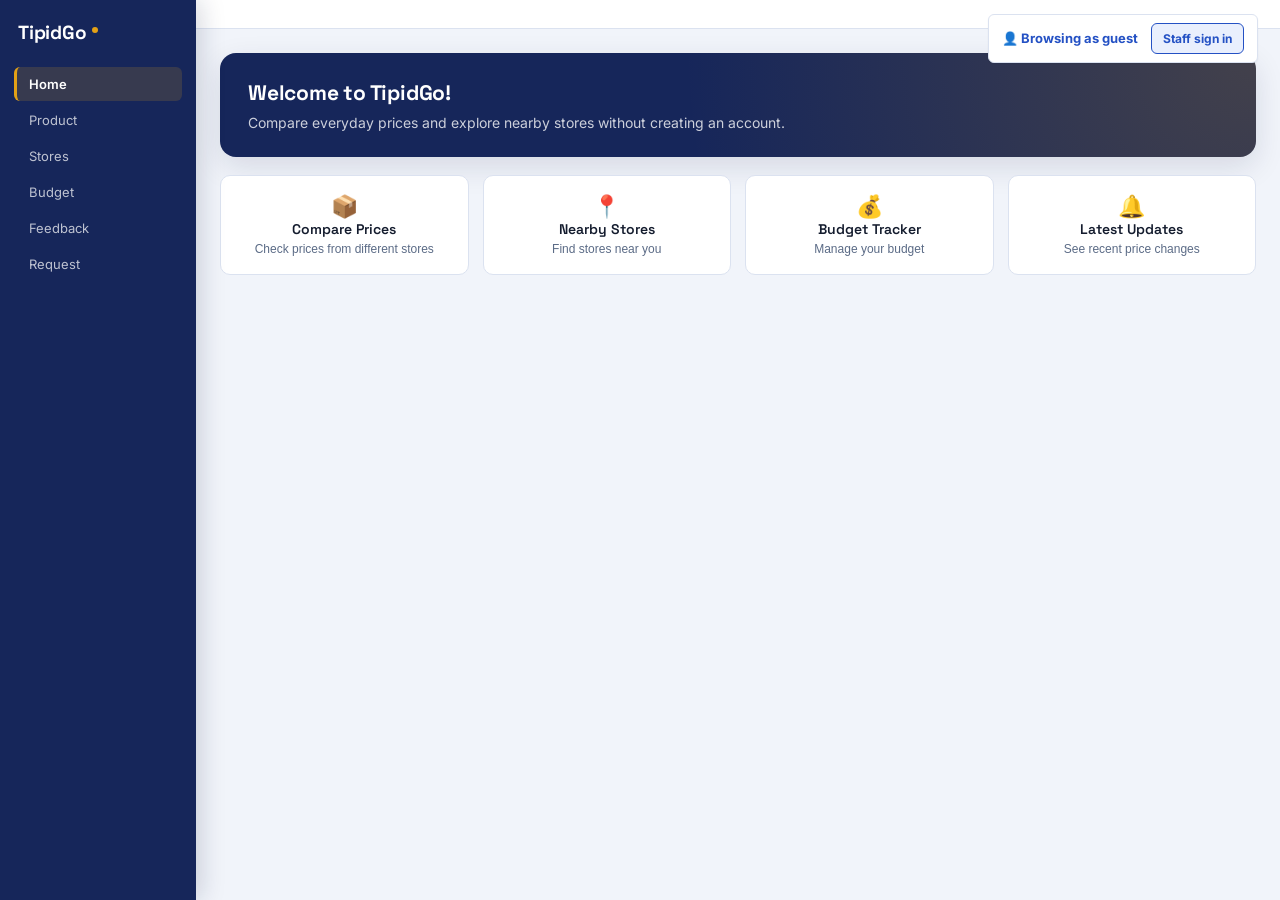
==== commit 91f99288: "Add files via upload" ====
--- a/HTML/index.html
+++ b/HTML/index.html
@@ -304,20 +304,38 @@
         <div class="user">👤 user</div>
       </div>
       <div class="content">
-        <div class="placeholder" style="padding:14px;margin-bottom:14px;">
-          <div style="font-weight:bold;">💰 Set Your Budget</div>
-          <input class="search" placeholder="Enter amount" style="margin-top:6px;">
-          <button class="btn" style="margin-left:6px;">Set</button>
-        </div>
-        <div style="font-weight:bold;margin-bottom:8px;">Spending Overview</div>
-        <div style="display:flex;align-items:center;gap:20px;">
-          <div class="placeholder" style="width:110px;height:110px;border-radius:50%;display:flex;align-items:center;justify-content:center;font-size:12px;text-align:center;">
-            500<br>Total Budget
-          </div>
-          <div style="font-size:13px;">
-            Spent: 320<br>
-            Remaining: 180
-          </div>
+        <div class="budget-card">
+          <label for="budgetInput" class="budget-title">Set your budget</label>
+          <div class="budget-row">
+            <input id="budgetInput" class="search" type="number" min="0" step="0.01" placeholder="Amount in PHP">
+            <button type="button" class="btn" onclick="setBudget()">Save budget</button>
+          </div>
+          <div id="budgetMessage" class="budget-message" role="status"></div>
+        </div>
+
+        <div class="budget-card">
+          <div class="budget-title">Spending overview</div>
+          <div class="budget-overview">
+            <div id="budgetRing" class="budget-ring"><span id="budgetRingText">Set a budget</span></div>
+            <div class="budget-figures">
+              <div>Budget: <b id="budgetTotal">0.00</b></div>
+              <div>Spent: <b id="budgetSpent">0.00</b></div>
+              <div>Remaining: <b id="budgetRemaining">0.00</b></div>
+            </div>
+          </div>
+        </div>
+
+        <div class="budget-card">
+          <div class="budget-title">Add an expense</div>
+          <div class="budget-row">
+            <input id="expenseName" class="search" type="text" maxlength="60" placeholder="What did you buy?">
+            <input id="expenseAmount" class="search" type="number" min="0" step="0.01" placeholder="Amount">
+            <button type="button" class="btn" onclick="addExpense()">Add expense</button>
+          </div>
+          <table class="budget-table">
+            <thead><tr><th>Item</th><th>Amount</th><th></th></tr></thead>
+            <tbody id="expenseRows"></tbody>
+          </table>
         </div>
       </div>
     </div>
@@ -735,16 +753,14 @@
         <div class="user">👤 user</div>
       </div>
       <div class="content">
-        <div style="display:flex;gap:20px;">
-          <div>
-            <div class="placeholder" style="width:80px;height:80px;border-radius:50%;"></div>
-            <div style="text-align:center;font-size:13px;margin-top:4px;"><b>Jose Cruz</b><br>jose@gmail.com</div>
-            <button class="btn" style="margin-top:8px;" onclick="showScreen('editProfile')">Edit profile</button>
-          </div>
-          <div style="font-size:13px;">
-            <div style="font-weight:bold;">Contact Information</div>
-            Email<br><br>
-            Phone number
+        <div class="budget-card profile-card">
+          <div class="profile-avatar" id="profileAvatar" aria-hidden="true">?</div>
+          <div class="profile-details">
+            <div class="budget-title" id="profileName">Not signed in</div>
+            <div id="profileEmail" class="profile-line"></div>
+            <div id="profileRole" class="profile-line"></div>
+            <div id="profileJoined" class="profile-line"></div>
+            <button type="button" class="btn" style="margin-top:12px;" onclick="openEditProfile()">Edit profile</button>
           </div>
         </div>
       </div>
@@ -776,21 +792,33 @@
         <div class="user">👤 user</div>
       </div>
       <div class="content">
-        <div style="font-weight:bold;margin-bottom:8px;">Edit Profile</div>
-        <div style="display:flex;gap:20px;">
-          <div style="text-align:center;">
-            <div class="placeholder" style="width:80px;height:80px;border-radius:50%;"></div>
-            <div style="font-size:12px;">Change photo</div>
-          </div>
-          <div style="font-size:13px;width:100%;">
-            Name<br>
-            <input class="search" style="width:100%;margin-bottom:8px;"><br>
-            Email<br>
-            <input class="search" style="width:100%;margin-bottom:8px;"><br>
-            New Password<br>
-            <input class="search" style="width:100%;margin-bottom:8px;" type="password"><br>
-            <button class="btn">Save change</button>
-            <button class="btn">Cancel</button>
+        <div class="budget-card">
+          <div class="budget-title">Edit profile</div>
+          <div class="auth-form" style="max-width:420px;">
+            <div class="auth-field">
+              <label for="editName">Name</label>
+              <input id="editName" class="search" type="text" maxlength="100">
+            </div>
+            <div class="auth-field">
+              <label for="editEmail">Email</label>
+              <input id="editEmail" class="search" type="email" disabled>
+              <small>Your email is your sign-in name and cannot be changed here.</small>
+            </div>
+            <div class="auth-field">
+              <label for="editCurrentPassword">Current password</label>
+              <input id="editCurrentPassword" class="search" type="password" autocomplete="current-password">
+              <small>Only needed if you are setting a new password.</small>
+            </div>
+            <div class="auth-field">
+              <label for="editNewPassword">New password</label>
+              <input id="editNewPassword" class="search" type="password" autocomplete="new-password">
+              <small>At least 8 characters with 1 special character. Leave blank to keep your current one.</small>
+            </div>
+            <div id="editProfileMessage" class="budget-message" role="status"></div>
+            <div class="budget-row">
+              <button type="button" class="btn" onclick="saveProfile()">Save changes</button>
+              <button type="button" class="btn cat-btn" onclick="showScreen('profile')">Cancel</button>
+            </div>
           </div>
         </div>
       </div>
@@ -822,20 +850,21 @@
         <div class="user">👤 user</div>
       </div>
       <div class="content">
-        <div style="font-weight:bold;margin-bottom:10px;">Settings</div>
-        <div style="font-size:13px;">
-          <div style="display:flex;justify-content:space-between;padding:8px 0;border-bottom:1px solid #ccc;">
-            <span>👤 Profile</span><span>></span>
-          </div>
-          <div style="display:flex;justify-content:space-between;padding:8px 0;border-bottom:1px solid #ccc;">
-            <span>🔔 Notification</span><span>></span>
-          </div>
-          <div style="display:flex;justify-content:space-between;padding:8px 0;border-bottom:1px solid #ccc;">
-            <span>🔒 Privacy</span><span>></span>
-          </div>
-          <div style="display:flex;justify-content:space-between;padding:8px 0;border-bottom:1px solid #ccc;">
-            <span>🛡️ Help & Security</span><span>></span>
-          </div>
+        <div class="budget-card">
+          <div class="budget-title">Settings</div>
+          <button type="button" class="settings-row" onclick="openEditProfile()">
+            <span>Edit your name or password</span><span aria-hidden="true">&rsaquo;</span>
+          </button>
+          <button type="button" class="settings-row" onclick="showScreen('budget')">
+            <span>Open your budget</span><span aria-hidden="true">&rsaquo;</span>
+          </button>
+          <button type="button" class="settings-row" onclick="clearBudgetData()">
+            <span>Clear budget and expenses saved on this device</span><span aria-hidden="true">&rsaquo;</span>
+          </button>
+          <button type="button" class="settings-row" onclick="logout()">
+            <span>Sign out</span><span aria-hidden="true">&rsaquo;</span>
+          </button>
+          <div id="settingsMessage" class="budget-message" role="status"></div>
         </div>
       </div>
     </div>
--- a/HTML/style.css
+++ b/HTML/style.css
@@ -1,397 +1,542 @@
+/* ============================================================
+   TipidGo — design tokens
+   A price-comparison app for everyday Filipino households, so
+   the palette leans on two things people already associate with
+   saving money: a trustworthy ledger blue, and the marigold-gold
+   of a price tag / "on sale" sticker. Space Grotesk carries the
+   brand and numbers (it has sturdy, tabular-feeling digits —
+   useful on a site that is mostly prices); Inter stays quiet in
+   the background for body copy.
+   ============================================================ */
+@import url("https://fonts.googleapis.com/css2?family=Space+Grotesk:wght@500;600;700&family=Inter:wght@400;500;600;700&display=swap");
+
+:root{
+  --brand:        #2451C4;
+  --brand-dark:   #16265A;
+  --brand-darker: #0E1A3F;
+  --brand-light:  #E9EFFD;
+  --accent:       #E3A116;
+  --accent-dark:  #8A5E05;
+  --accent-light: #FFF4DC;
+  --ink:          #141C2E;
+  --muted:        #5B6B86;
+  --muted-light:  #8594AC;
+  --line:         #DBE2F0;
+  --bg:           #F1F4FA;
+  --surface:      #FFFFFF;
+  --danger:       #C0392B;
+  --danger-light: #FCEDEB;
+  --success:      #1F7A4D;
+  --success-light:#E9F7EF;
+  --radius-sm:    6px;
+  --radius-md:    10px;
+  --radius-lg:    16px;
+  --font-display: 'Space Grotesk', 'Inter', Arial, sans-serif;
+  --font-body:    'Inter', Arial, sans-serif;
+  --shadow-sm:    0 1px 2px rgba(20,28,46,0.06);
+  --shadow-md:    0 10px 30px rgba(14,26,63,0.12);
+}
+
 /*  GLOBAL STYLES (used by every screen) */
-  *{box-sizing:border-box;}
-  html, body{
-    margin:0;
-    height:100%;
-    font-family:Arial, Helvetica, sans-serif;
-    background-color:#f7f8fa;
-    background-image:url("../tipidgo backround.png");
-    background-position:center;
-    background-repeat:no-repeat;
-    background-size:cover;
-    background-attachment:fixed;
-    color:#111;
+*{box-sizing:border-box;}
+html, body{
+  margin:0;
+  height:100%;
+  font-family:var(--font-body);
+  background-color:var(--bg);
+  color:var(--ink);
+  -webkit-font-smoothing:antialiased;
+}
+h1,h2,h3,h4,.brand,.staff-brand,.welcome-box h2,.quickbox b{
+  font-family:var(--font-display);
+}
+.app{
+  display:flex;
+  width:100%;
+  min-height:100vh;
+  background:transparent;
+}
+
+/* ---- Sidebar ---- */
+.sidebar{
+  width:196px;
+  flex-shrink:0;
+  padding:20px 14px;
+  background:var(--brand-dark);
+  box-shadow:4px 0 24px rgba(14,26,63,0.18);
+  position:relative;
+  z-index:1;
+}
+.brand{
+  font-weight:700;
+  color:#fff;
+  font-size:19px;
+  letter-spacing:-0.01em;
+  margin-bottom:22px;
+  padding-left:4px;
+  display:flex;
+  align-items:baseline;
+  gap:2px;
+}
+.brand::after{
+  content:"";
+  display:inline-block;
+  width:6px;
+  height:6px;
+  margin-left:3px;
+  border-radius:50%;
+  background:var(--accent);
+  transform:translateY(-6px);
+}
+.navitem{
+  display:block;
+  padding:9px 12px;
+  font-size:13px;
+  color:rgba(255,255,255,0.72);
+  text-decoration:none;
+  cursor:pointer;
+  border-radius:var(--radius-sm);
+  border-left:3px solid transparent;
+  margin-bottom:2px;
+  transition:background-color .15s ease, color .15s ease;
+}
+.navitem:hover{
+  background:rgba(255,255,255,0.08);
+  color:#fff;
+}
+.navitem.active{
+  background:rgba(227,161,22,0.16);
+  border-left-color:var(--accent);
+  color:#fff;
+  font-weight:600;
+}
+.sidebar .navitem[hidden]{display:none !important;}
+.logout{
+  margin-top:40px;
+  font-size:13px;
+  display:block;
+  padding:9px 12px;
+  color:rgba(255,255,255,0.5);
+  cursor:pointer;
+}
+.sidebar .logout{display:none !important;}
+
+/* ---- Top bar ---- */
+.topbar{
+  display:flex;
+  justify-content:space-between;
+  align-items:center;
+  padding:14px 24px;
+  border-bottom:1px solid var(--line);
+  background:var(--surface);
+}
+.search{
+  padding:9px 13px;
+  border:1px solid var(--line);
+  border-radius:var(--radius-sm);
+  background:var(--bg);
+  font:inherit;
+  font-size:13px;
+  width:260px;
+  color:var(--ink);
+  transition:border-color .15s ease, background-color .15s ease;
+}
+.search::placeholder{color:var(--muted-light);}
+.search:focus{
+  outline:none;
+  border-color:var(--brand);
+  background:var(--surface);
+}
+.auth-card{
+  width:calc(100% - 32px);
+  max-width:408px;
+  margin:52px auto;
+  padding:30px;
+  border:1px solid var(--line);
+  border-radius:var(--radius-lg);
+  background:var(--surface);
+  box-shadow:var(--shadow-md);
+}
+.auth-intro{
+  margin:0 0 22px;
+  color:var(--muted);
+  font-size:13px;
+}
+.auth-form{
+  display:grid;
+  gap:14px;
+}
+.auth-field{
+  display:grid;
+  gap:6px;
+}
+.auth-field label{
+  color:var(--ink);
+  font-size:13px;
+  font-weight:600;
+}
+.auth-form .search{
+  width:100%;
+  min-height:44px;
+}
+.auth-form .search:focus-visible{
+  outline:2px solid rgba(36,81,196,0.2);
+  outline-offset:1px;
+}
+.auth-field small{
+  color:var(--muted);
+  font-size:12px;
+}
+.auth-error{
+  min-height:16px;
+  color:var(--danger);
+  font-size:12px;
+}
+.auth-notice{
+  margin-bottom:12px;
+  padding:10px 12px;
+  border:1px solid #bfe2cc;
+  border-radius:var(--radius-sm);
+  background:var(--success-light);
+  color:var(--success);
+  font-size:13px;
+  line-height:1.4;
+}
+.auth-submit{
+  width:100%;
+  min-height:44px;
+  font-size:14px;
+  font-weight:700;
+  letter-spacing:0.01em;
+}
+.auth-submit:disabled{
+  cursor:wait;
+  opacity:0.7;
+}
+.auth-switch{
+  margin:20px 0 0;
+  color:var(--muted);
+  font-size:12px;
+}
+.auth-login-options{
+  display:grid;
+  gap:14px;
+  margin-top:18px;
+  padding-top:16px;
+  border-top:1px solid var(--line);
+}
+.auth-owner-signup p{
+  margin:0 0 8px;
+  color:var(--muted);
+  font-size:12px;
+  font-weight:600;
+}
+.auth-owner-signup button{
+  display:flex;
+  align-items:center;
+  justify-content:center;
+  gap:8px;
+  width:100%;
+  min-height:44px;
+  padding:8px 12px;
+  border:1px solid var(--brand);
+  border-radius:var(--radius-sm);
+  background:var(--brand-light);
+  color:var(--brand);
+  font:inherit;
+  font-size:13px;
+  font-weight:700;
+  cursor:pointer;
+  transition:background-color .15s ease, color .15s ease, border-color .15s ease;
+}
+.auth-owner-signup button:hover{
+  border-color:var(--brand-dark);
+  background:#DCE6FF;
+}
+.auth-owner-signup button:focus-visible{
+  outline:3px solid rgba(36,81,196,0.24);
+  outline-offset:2px;
+}
+.auth-guest-option{
+  margin:0;
+  color:var(--muted);
+  font-size:12px;
+}
+.auth-switch-link{
+  padding:0;
+  border:0;
+  background:transparent;
+  color:var(--brand);
+  font:inherit;
+  font-weight:700;
+  text-decoration:underline;
+  text-underline-offset:3px;
+  cursor:pointer;
+}
+.auth-switch-link:hover{color:var(--brand-dark);}
+.auth-switch-link:focus-visible{outline:2px solid rgba(36,81,196,0.35);outline-offset:2px;}
+@media (max-width:480px){
+  .auth-card{
+    margin:24px auto;
+    padding:22px;
   }
-  .app{
-    display:flex;
-    width:100%;
-    min-height:100vh;
-    background:transparent;
-  }
-
-  /* ---- Sidebar ---- */
-  .sidebar{
-    width:190px;
-    flex-shrink:0;
-    border-right:1px solid rgba(211,220,239,0.95);
-    padding:16px 12px;
-    background:rgba(250,251,254,0.84);
-    backdrop-filter:blur(8px);
-    box-shadow:4px 0 18px rgba(39,76,150,0.08);
-  }
-  .brand{
-    font-weight:bold;
-    color:#2f5cff;
-    font-size:19px;
-    margin-bottom:18px;
-    padding-left:4px;
-  }
-  .navitem{
-    display:block;
-    padding:8px 10px;
-    font-size:13px;
-    color:#333;
-    text-decoration:none;
-    cursor:pointer;
-    border-radius:6px;
-    margin-bottom:2px;
-  }
-  .navitem:hover{
-    background:#eef1ff;
-  }
-  .navitem.active{
-    background:#2f5cff;
-    color:#fff;
-    font-weight:bold;
-  }
-  .sidebar .navitem[hidden]{display:none !important;}
-  .logout{
-    margin-top:40px;
-    font-size:13px;
-    display:block;
-    padding:8px 10px;
-    color:#888;
-    cursor:pointer;
-  }
-  .sidebar .logout{display:none !important;}
-
-  /* ---- Top bar ---- */
-  .topbar{
-    display:flex;
-    justify-content:space-between;
-    align-items:center;
-    padding:12px 20px;
-    border-bottom:1px solid #e3e6ee;
-    background:#fff;
-  }
-  .search{
-    padding:8px 12px;
-    border:1px solid #dfe2ea;
-    border-radius:6px;
-    font-size:13px;
-    width:260px;
-  }
-  .search:focus{
-    outline:none;
-    border-color:#2f5cff;
-  }
-  .auth-card{
-    width:calc(100% - 32px);
-    max-width:400px;
-    margin:48px auto;
-    padding:28px;
-    border:1px solid #dfe2ea;
-    border-radius:10px;
-    background:#fff;
-    box-shadow:0 4px 18px rgba(39,76,150,0.12);
-  }
-  .auth-intro{
-    margin:0 0 20px;
-    color:#777;
-    font-size:13px;
-  }
-  .auth-form{
-    display:grid;
-    gap:14px;
-  }
-  .auth-field{
-    display:grid;
-    gap:6px;
-  }
-  .auth-field label{
-    color:#333;
-    font-size:13px;
-    font-weight:bold;
-  }
-  .auth-form .search{
-    width:100%;
-    min-height:42px;
-  }
-  .auth-form .search:focus-visible{
-    outline:2px solid rgba(47,92,255,0.22);
-    outline-offset:1px;
-  }
-  .auth-field small{
-    color:#777;
-    font-size:12px;
-  }
-  .auth-error{
-    min-height:16px;
-    color:#b42318;
-    font-size:12px;
-  }
-  .auth-notice{
-    margin-bottom:12px;
-    padding:10px 12px;
-    border:1px solid #b8dfc4;
-    border-radius:6px;
-    background:#f1fbf4;
-    color:#205c34;
-    font-size:13px;
-    line-height:1.4;
-  }
-  .auth-submit{
-    width:100%;
-    min-height:42px;
-    font-size:14px;
-    font-weight:bold;
-  }
-  .auth-submit:disabled{
-    cursor:wait;
-    opacity:0.7;
-  }
-  .auth-switch{
-    margin:18px 0 0;
-    color:#777;
-    font-size:12px;
-  }
-  .auth-login-options{
-    display:grid;
-    gap:14px;
-    margin-top:16px;
-    padding-top:15px;
-    border-top:1px solid #e3e6ee;
-  }
-  .auth-owner-signup p{
-    margin:0 0 8px;
-    color:#667085;
-    font-size:12px;
-    font-weight:600;
-  }
-  .auth-owner-signup button{
-    display:flex;
-    align-items:center;
-    justify-content:center;
-    gap:8px;
-    width:100%;
-    min-height:42px;
-    padding:8px 12px;
-    border:1px solid #9fb3ff;
-    border-radius:6px;
-    background:#f0f4ff;
-    color:#2148d8;
-    font:inherit;
-    font-size:13px;
-    font-weight:700;
-    cursor:pointer;
-    transition:background-color .15s ease, color .15s ease, border-color .15s ease;
-  }
-  .auth-owner-signup button:hover{
-    border-color:#2f5cff;
-    background:#e3eaff;
-  }
-  .auth-owner-signup button:focus-visible{
-    outline:3px solid rgba(47,92,255,0.24);
-    outline-offset:2px;
-  }
-  .auth-guest-option{
-    margin:0;
-    color:#777;
-    font-size:12px;
-  }
-  .auth-switch-link{
-    padding:0;
-    border:0;
-    background:transparent;
-    color:#2148d8;
-    font:inherit;
-    font-weight:700;
-    text-decoration:underline;
-    text-underline-offset:3px;
-    cursor:pointer;
-  }
-  .auth-switch-link:hover{color:#1636b4;}
-  .auth-switch-link:focus-visible{outline:2px solid rgba(47,92,255,0.35);outline-offset:2px;}
-  @media (max-width:480px){
-    .auth-card{
-      margin:24px auto;
-      padding:22px;
-    }
-  }
-  .user{
-    font-size:13px;
-    color:#2f5cff;
-    font-weight:bold;
-  }
-  .account-badge{
-    position:fixed;
-    top:12px;
-    right:20px;
-    z-index:1000;
-    padding:8px 12px;
-    border:1px solid #dfe2ea;
-    border-radius:6px;
-    background:#fff;
-    box-shadow:0 2px 8px rgba(39,76,150,0.1);
-  }
-  .owner-login-trigger{
-    margin-left:10px;
-    padding:7px 10px;
-    border:1px solid #9fb3ff;
-    border-radius:5px;
-    background:#f0f4ff;
-    color:#2148d8;
-    font:inherit;
-    font-size:12px;
-    font-weight:700;
-    cursor:pointer;
-  }
-  .owner-login-trigger:hover{background:#e3eaff;border-color:#2f5cff;}
-  .owner-login-trigger:focus-visible{outline:3px solid rgba(47,92,255,0.24);outline-offset:2px;}
-  .topbar .user{display:none;}
-
-  .main{
-    flex:1;
-    display:flex;
-    flex-direction:column;
-  }
-  .content{
-    padding:22px;
-    flex:1;
-    background:rgba(247,248,250,0.22);
-  }
-
-  /* generic gray placeholder box used all over the wireframe */
-  .placeholder{
-    background:#e6e9f0;
-    border-radius:6px;
-  }
-  .store-map-layout{
-    display:flex;
-    gap:14px;
-    align-items:stretch;
-  }
-  .store-map-panel{
-    flex:1 1 62%;
-    min-width:0;
-  }
-  #storeMap{
-    width:100%;
-    height:360px;
-    border:1px solid #dfe2ea;
-    border-radius:6px;
-    background:#e6e9f0;
-    z-index:0;
-  }
-  .map-location-status{
-    padding:7px 2px 0;
-    color:#4b5563;
-    font-size:12px;
-    line-height:1.4;
-  }
-  .store-list-panel{
-    flex:1 1 38%;
-    min-width:0;
-  }
-  @media (max-width:760px){
-    .store-map-layout{flex-direction:column;}
-    #storeMap{height:320px;}
-  }
-
-  /* generic wireframe table */
-  table{
-    width:100%;
-    border-collapse:collapse;
-    font-size:13px;
-    background:#fff;
-    border-radius:6px;
-    overflow:hidden;
-  }
-  th, td{
-    border-bottom:1px solid #eee;
-    text-align:left;
-    padding:10px;
-  }
-  th{
-    background:#f0f2f8;
-    color:#555;
-    font-size:12px;
-    text-transform:uppercase;
-  }
-  tr:hover td{
-    background:#f7f9ff;
-  }
-
-  /* generic wireframe button */
-  .btn{
-    border:1px solid #2f5cff;
-    background:#2f5cff;
-    color:#fff;
-    padding:6px 14px;
-    font-size:12px;
-    cursor:pointer;
-    border-radius:6px;
-    transition:0.15s;
-  }
-  .btn:hover{
-    background:#1e3fbf;
-  }
-
-  .screen{display:none;}
-  .screen.active{display:block;}
-  .search-hidden{display:none !important;}
-
-  /* ---- Styled Home Screen ---- */
-  .welcome-box{
-    border:1px solid #2f5cff;
-    border-radius:8px;
-    padding:20px;
-    margin-bottom:16px;
-    background:rgba(255,255,255,0.94);
-  }
-  .welcome-box h2{
-    color:#2f5cff;
-    margin:0 0 6px 0;
-  }
-  .welcome-box p{
-    margin:0;
-    color:#555;
-    font-size:14px;
-  }
-  .quickgrid{
-    display:grid;
-    grid-template-columns:repeat(4,1fr);
-    gap:14px;
-  }
-  .quickbox{
-    cursor:pointer;
-    border:1px solid #2f5cff;
-    border-radius:8px;
-    padding:16px;
-    text-align:center;
-    background:rgba(255,255,255,0.74);
-  }
-  .quickbox .icon{
-    font-size:22px;
-    margin-bottom:6px;
-  }
-  .quickbox b{
-    display:block;
-    color:#2f5cff;
-    font-size:14px;
-    margin-bottom:2px;
-  }
-  .quickbox span{
-    font-size:12px;
-    color:#777;
-  }
-
-  /* category filter pill - light by default, blue when selected */
-  .cat-btn{
-    background:#fff;
-    color:#2f5cff;
-  }
-  .cat-btn.active{
-    background:#2f5cff;
-    color:#fff;
-  }
+}
+.user{
+  font-size:13px;
+  color:var(--brand);
+  font-weight:700;
+}
+.account-badge{
+  position:fixed;
+  top:14px;
+  right:22px;
+  z-index:1000;
+  padding:8px 13px;
+  border:1px solid var(--line);
+  border-radius:var(--radius-sm);
+  background:var(--surface);
+  box-shadow:var(--shadow-sm);
+}
+.owner-login-trigger{
+  margin-left:10px;
+  padding:7px 11px;
+  border:1px solid var(--brand);
+  border-radius:var(--radius-sm);
+  background:var(--brand-light);
+  color:var(--brand);
+  font:inherit;
+  font-size:12px;
+  font-weight:700;
+  cursor:pointer;
+}
+.owner-login-trigger:hover{background:#DCE6FF;border-color:var(--brand-dark);}
+.owner-login-trigger:focus-visible{outline:3px solid rgba(36,81,196,0.24);outline-offset:2px;}
+.topbar .user{display:none;}
+
+.main{
+  flex:1;
+  display:flex;
+  flex-direction:column;
+  min-width:0;
+}
+.content{
+  padding:24px;
+  flex:1;
+  background:transparent;
+}
+
+/* generic gray placeholder box used all over the wireframe */
+.placeholder{
+  background:var(--brand-light);
+  border-radius:var(--radius-sm);
+}
+.store-map-layout{
+  display:flex;
+  gap:16px;
+  align-items:stretch;
+}
+.store-map-panel{
+  flex:1 1 62%;
+  min-width:0;
+}
+#storeMap{
+  width:100%;
+  height:360px;
+  border:1px solid var(--line);
+  border-radius:var(--radius-md);
+  background:var(--brand-light);
+  z-index:0;
+}
+.map-location-status{
+  padding:8px 2px 0;
+  color:var(--muted);
+  font-size:12px;
+  line-height:1.4;
+}
+.store-list-panel{
+  flex:1 1 38%;
+  min-width:0;
+}
+@media (max-width:760px){
+  .store-map-layout{flex-direction:column;}
+  #storeMap{height:320px;}
+}
+
+/* generic wireframe table */
+table{
+  width:100%;
+  border-collapse:collapse;
+  font-size:13px;
+  background:var(--surface);
+  border-radius:var(--radius-md);
+  overflow:hidden;
+  border:1px solid var(--line);
+}
+th, td{
+  border-bottom:1px solid var(--line);
+  text-align:left;
+  padding:11px 12px;
+}
+th{
+  background:var(--bg);
+  color:var(--muted);
+  font-size:11px;
+  letter-spacing:0.03em;
+  font-weight:700;
+}
+tr:last-child td{border-bottom:0;}
+tr:hover td{
+  background:var(--brand-light);
+}
+
+/* generic wireframe button */
+.btn{
+  border:1px solid var(--brand);
+  background:var(--brand);
+  color:#fff;
+  padding:8px 16px;
+  font:inherit;
+  font-size:12px;
+  font-weight:600;
+  cursor:pointer;
+  border-radius:var(--radius-sm);
+  transition:background-color .15s ease, border-color .15s ease, transform .1s ease;
+}
+.btn:hover{
+  background:var(--brand-dark);
+  border-color:var(--brand-dark);
+}
+.btn:active{transform:translateY(1px);}
+
+.screen{display:none;}
+.screen.active{display:block;}
+.search-hidden{display:none !important;}
+
+/* ---- Styled Home Screen ---- */
+.welcome-box{
+  border:none;
+  border-radius:var(--radius-lg);
+  padding:26px 28px;
+  margin-bottom:18px;
+  background:
+    radial-gradient(circle at 100% 0%, rgba(227,161,22,0.22), transparent 55%),
+    var(--brand-dark);
+  box-shadow:var(--shadow-md);
+}
+.welcome-box h2{
+  color:#fff;
+  margin:0 0 8px 0;
+  font-size:21px;
+  letter-spacing:-0.01em;
+}
+.welcome-box p{
+  margin:0;
+  color:rgba(255,255,255,0.78);
+  font-size:14px;
+}
+.quickgrid{
+  display:grid;
+  grid-template-columns:repeat(4,1fr);
+  gap:14px;
+}
+.quickbox{
+  cursor:pointer;
+  border:1px solid var(--line);
+  border-radius:var(--radius-md);
+  padding:18px 16px;
+  text-align:center;
+  background:var(--surface);
+  transition:border-color .15s ease, transform .1s ease, box-shadow .15s ease;
+}
+.quickbox:hover{
+  border-color:var(--brand);
+  box-shadow:var(--shadow-sm);
+  transform:translateY(-1px);
+}
+.quickbox .icon{
+  font-size:22px;
+  margin-bottom:8px;
+}
+.quickbox b{
+  display:block;
+  color:var(--ink);
+  font-size:14px;
+  font-weight:600;
+  margin-bottom:3px;
+}
+.quickbox span{
+  font-size:12px;
+  color:var(--muted);
+}
+
+/* category filter pill - light by default, filled when selected */
+.cat-btn{
+  background:var(--surface);
+  color:var(--brand);
+  border:1px solid var(--line);
+}
+.cat-btn.active{
+  background:var(--brand);
+  color:#fff;
+  border-color:var(--brand);
+}
+
+@media (max-width:760px){
+  .quickgrid{grid-template-columns:repeat(2,1fr);}
+}
+
+/* ---- Budget screen ---- */
+.budget-card{
+  margin-bottom:16px;
+  padding:18px 20px;
+  border:1px solid var(--line);
+  border-radius:var(--radius-md);
+  background:var(--surface);
+}
+.budget-title{
+  display:block;
+  margin-bottom:10px;
+  font-family:var(--font-display);
+  font-size:15px;
+  font-weight:600;
+}
+.budget-row{display:flex;flex-wrap:wrap;gap:8px;align-items:center;}
+.budget-row .search{flex:1 1 160px;width:auto;}
+.budget-message{min-height:16px;margin-top:8px;font-size:12px;color:var(--muted);}
+.budget-message[data-kind="error"]{color:var(--danger);}
+.budget-overview{display:flex;align-items:center;gap:24px;flex-wrap:wrap;}
+.budget-ring{
+  --pct:0;
+  --ring:var(--brand);
+  width:120px;height:120px;border-radius:50%;
+  display:flex;align-items:center;justify-content:center;
+  background:conic-gradient(var(--ring) calc(var(--pct) * 1%), var(--brand-light) 0);
+  position:relative;
+}
+.budget-ring::before{content:"";position:absolute;inset:12px;border-radius:50%;background:var(--surface);}
+.budget-ring span{position:relative;font-family:var(--font-display);font-size:14px;font-weight:700;text-align:center;}
+.budget-ring.warn{--ring:var(--accent);}
+.budget-ring.over{--ring:var(--danger);}
+.budget-figures{display:grid;gap:6px;font-size:14px;}
+.budget-table{margin-top:14px;}
+.budget-table .btn{padding:4px 10px;background:var(--surface);color:var(--danger);border-color:var(--line);}
+.budget-table .btn:hover{background:var(--danger-light);}
+
+/* ---- Profile & settings ---- */
+.profile-card{display:flex;gap:20px;align-items:flex-start;flex-wrap:wrap;}
+.profile-avatar{
+  width:84px;height:84px;border-radius:50%;
+  display:flex;align-items:center;justify-content:center;
+  background:var(--brand-dark);color:#fff;
+  font-family:var(--font-display);font-size:34px;font-weight:700;
+  box-shadow:0 0 0 4px var(--accent-light);
+}
+.profile-details{min-width:220px;}
+.profile-line{margin-top:4px;color:var(--muted);font-size:13px;}
+.settings-row{
+  display:flex;justify-content:space-between;align-items:center;
+  width:100%;padding:13px 4px;border:0;border-bottom:1px solid var(--line);
+  background:transparent;color:var(--ink);font:inherit;font-size:14px;text-align:left;cursor:pointer;
+}
+.settings-row:hover{background:var(--brand-light);}
+.settings-row:focus-visible{outline:2px solid var(--brand);outline-offset:-2px;}
